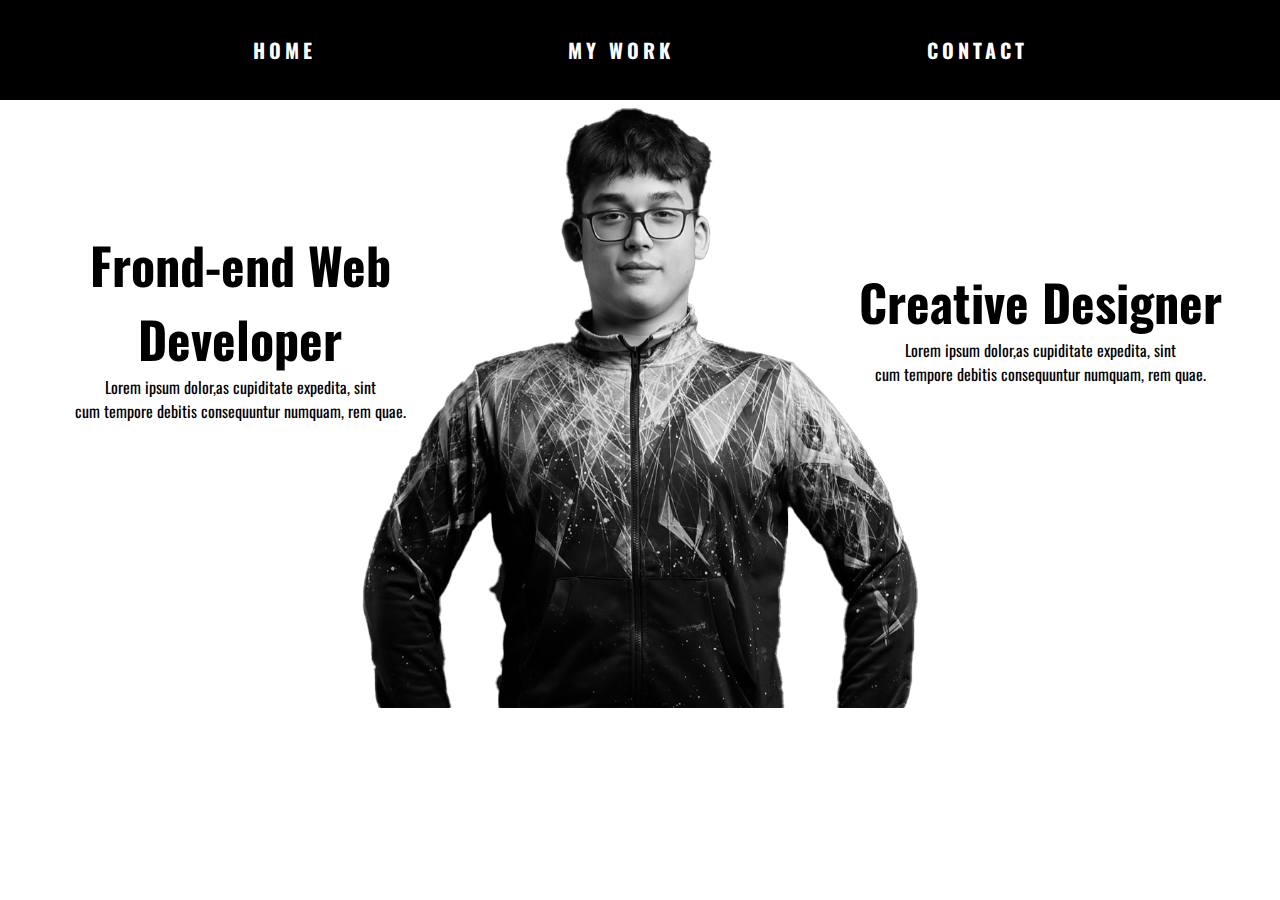
==== index.html @ faff1388 "new code" ====
<!DOCTYPE html>
<html lang="en">
<head>
    <meta charset="UTF-8">
    <meta http-equiv="X-UA-Compatible" content="IE=edge">
    <link rel="preconnect" href="https://fonts.googleapis.com">
    <link rel="preconnect" href="https://fonts.gstatic.com" crossorigin>
    <link href="https://fonts.googleapis.com/css2?family=Oswald:wght@600&display=swap" rel="stylesheet">
    <link rel="stylesheet" href="styles/styles.css">
    <meta name="viewport" content="width=device-width, initial-scale=1.0">
    <title>Document</title>
</head>
<body>
    <header>
        <div class="header-main">
            <a href="/index.html"><h1>HOME</h1></a>
            <a href="/mywork.html"><h1>MY WORK</h1></a>
            <a href="/contact.html"><h1>CONTACT</h1></a>
        </div>
    </header>
</body>
<main>
    <div class="main-container">
        <div class="left-container">
            <div class="text-container">
                <h1>Frond-end Web Developer</h1>
                <p>Lorem ipsum dolor,as cupiditate expedita, sint <br>cum tempore debitis consequuntur numquam, rem quae.</p>
            </div>
        </div>
        <div class="middle-container">
            <img src="/Images/LeonSmall-photoshop.png" alt="">
        </div>
        <div class="right-container">
            <div class="text-container">
                <h1>Creative Designer</h1>
                <p>Lorem ipsum dolor,as cupiditate expedita, sint <br> cum tempore debitis consequuntur numquam, rem quae.</p>
            </div>
        </div>
    </div>
</main>
<footer>
    <div class="footer-main"></div>
</footer>
<script src="/Javascript/script.js"></script>
</html>
---- styles/styles.css ----
* {
  margin: 0;
  padding: 0;
  box-sizing: border-box;
}

/* main content header */
.header-main {
  font-weight: bold;
  font-family: "Oswald", sans-serif;
  width: 100%;
  padding-top: 40px;
  padding-bottom: 40px;
  background-color: black;
  display: flex;
  letter-spacing: 4px;
  font-size: 10px;
  font-weight: bold;
  align-items: center;
  justify-content: space-evenly;
  color: #fff;
  height: 100px;
}
.header-main a {
  text-decoration: none;
}

.header-main h1 {
  padding-top: 5px;
  padding-bottom: 5px;
  color: #fff;
}

.main-container {
  display: flex;
}
.main-container h1 {
  font-size: 50px;
}

.text-container {
  flex-direction: column;
  align-items: center;
  justify-content: center;
  display: flex;
  height: 50vh;
}

.left-container {
  background-color: #fff;
  width: 45%;
  height: 600px;
  font-family: "Oswald", sans-serif;
  text-align: center;
}

.middle-container {
  font-family: "Oswald", sans-serif;
  width: 30%;
  height: 600px;
  justify-content: center;
  align-items: center;
  display: flex;
}
.middle-container img {
  width: 600px;
  height: 600px;
  position: absolute;
  filter: grayscale(100);
  margin-top: 15px;
}

.right-container {
  background-color: #fff;
  width: 45%;
  height: 600px;
  font-family: "Oswald", sans-serif;
  text-align: center;
}

/* header-responsive */
@media (max-width: 715px) {
  .header-main {
    flex-direction: column;
    height: auto;
    padding-top: 25px;
    padding-bottom: 25px;
  }
} /*# sourceMappingURL=styles.css.map *//*# sourceMappingURL=styles.css.map */
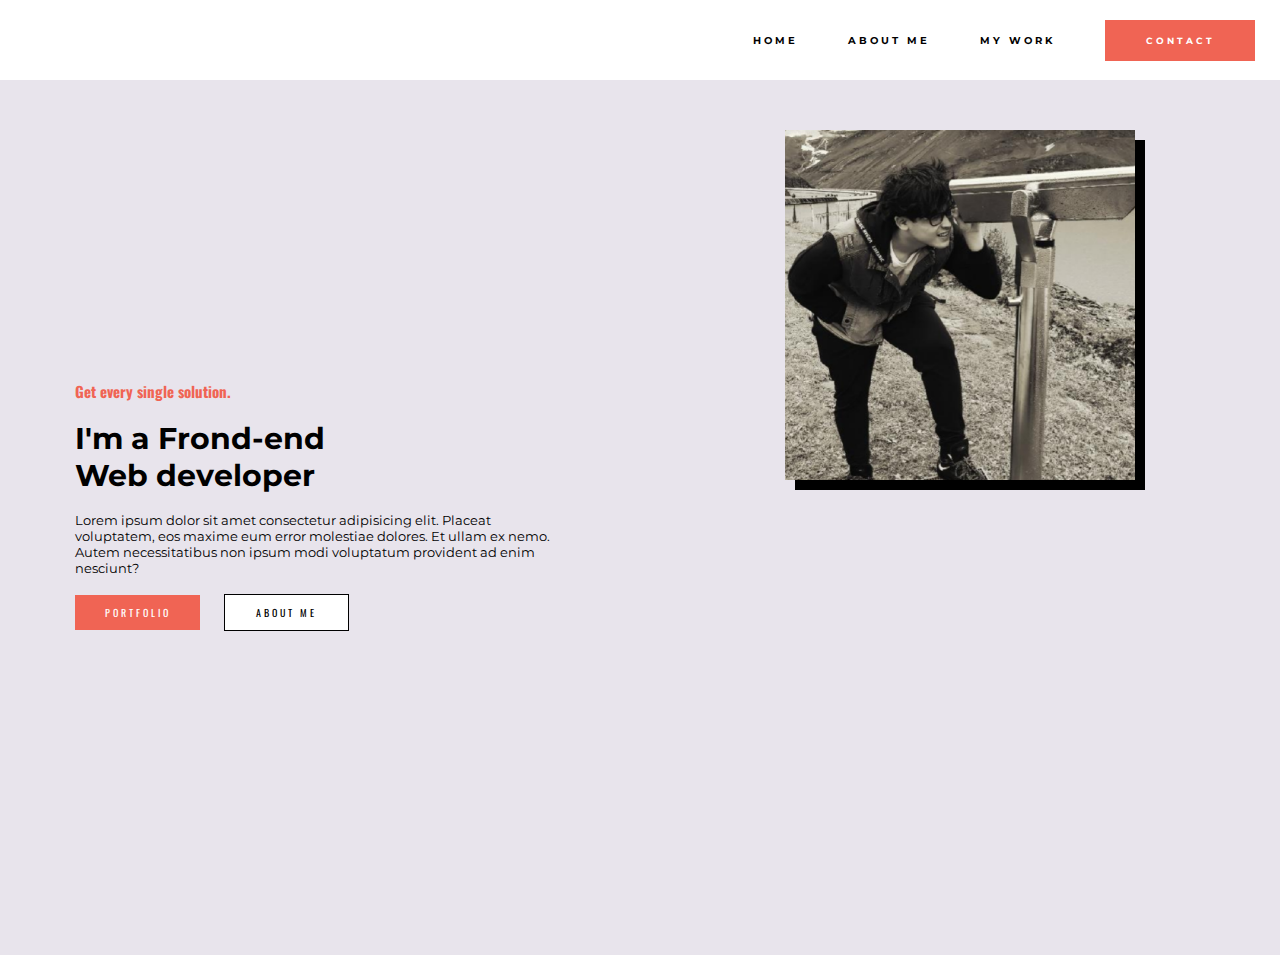
==== commit 02fed06e: "online" ====
--- a/index.html
+++ b/index.html
@@ -7,39 +7,45 @@
     <link rel="preconnect" href="https://fonts.gstatic.com" crossorigin>
     <link href="https://fonts.googleapis.com/css2?family=Oswald:wght@600&display=swap" rel="stylesheet">
     <link rel="stylesheet" href="styles/styles.css">
+    <link rel="preconnect" href="https://fonts.googleapis.com">
+    <link rel="preconnect" href="https://fonts.gstatic.com" crossorigin>
+    <link href="https://fonts.googleapis.com/css2?family=Montserrat:wght@300&family=Oswald:wght@600&display=swap" rel="stylesheet">
     <meta name="viewport" content="width=device-width, initial-scale=1.0">
     <title>Document</title>
 </head>
 <body>
     <header>
         <div class="header-main">
-            <a href="/index.html"><h1>HOME</h1></a>
-            <a href="/mywork.html"><h1>MY WORK</h1></a>
-            <a href="/contact.html"><h1>CONTACT</h1></a>
+            <!-- <div class="logo">
+                
+            </div> -->
+            <div class="pages">
+            <a class="hover-underline-animation" href="/index.html"><h1>HOME</h1></a>
+            <a class="hover-underline-animation" href="/mywork.html"><h1>ABOUT ME</h1></a>
+            <a class="hover-underline-animation" href="/mywork.html"><h1>MY WORK</h1></a>
+            <button><a href="/contact.html">CONTACT</a></button>
+            </div>          
         </div>
+        <!-- <div class="header-main-space"></div> -->
     </header>
 </body>
 <main>
     <div class="main-container">
         <div class="left-container">
-            <div class="text-container">
-                <h1>Frond-end Web Developer</h1>
-                <p>Lorem ipsum dolor,as cupiditate expedita, sint <br>cum tempore debitis consequuntur numquam, rem quae.</p>
+            <div class="text-box">
+                <h3>Get every single solution.</h3><br>
+                <h1>I'm a Frond-end<br> Web developer</h1><br>
+                <p>Lorem ipsum dolor sit amet consectetur adipisicing elit. Placeat voluptatem, eos maxime eum error molestiae dolores. Et ullam ex nemo. Autem necessitatibus non ipsum modi voluptatum provident ad enim nesciunt?</p><br>
+                <div class="button-container">
+                <button class="button-1">PORTFOLIO</button>
+                <button class="button-2">ABOUT ME</button>
+                </div> 
             </div>
         </div>
-        <div class="middle-container">
-            <img src="/Images/LeonSmall-photoshop.png" alt="">
-        </div>
         <div class="right-container">
-            <div class="text-container">
-                <h1>Creative Designer</h1>
-                <p>Lorem ipsum dolor,as cupiditate expedita, sint <br> cum tempore debitis consequuntur numquam, rem quae.</p>
-            </div>
+            <img src="/Images/96114373.png" alt="">
         </div>
     </div>
 </main>
-<footer>
-    <div class="footer-main"></div>
-</footer>
 <script src="/Javascript/script.js"></script>
 </html>--- a/styles/styles.css
+++ b/styles/styles.css
@@ -4,86 +4,214 @@
   box-sizing: border-box;
 }
 
-/* main content header */
+button {
+  letter-spacing: 3px;
+  cursor: pointer;
+  color: white;
+  background: linear-gradient(to left, transparent 50%, teal 50%);
+  background-size: 200%;
+  background-position: right;
+}
+button:hover {
+  background-position: left;
+}
+
+.hover-underline-animation {
+  display: inline-block;
+  position: relative;
+  color: #f06454;
+}
+
+.hover-underline-animation:after {
+  content: "";
+  position: absolute;
+  width: 100%;
+  transform: scaleX(0);
+  height: 2px;
+  bottom: 0;
+  left: 0;
+  background-color: #f06454;
+  transform-origin: bottom right;
+  transition: transform 0.25s ease-out;
+}
+
+.hover-underline-animation:hover:after {
+  transform: scaleX(1);
+  transform-origin: bottom left;
+}
+
+.header-main-space {
+  width: 100%;
+  height: 100px;
+}
+
 .header-main {
-  font-weight: bold;
-  font-family: "Oswald", sans-serif;
+  font-family: "Montserrat", sans-serif;
   width: 100%;
   padding-top: 40px;
   padding-bottom: 40px;
-  background-color: black;
-  display: flex;
-  letter-spacing: 4px;
-  font-size: 10px;
-  font-weight: bold;
+  background-color: #fff;
+  display: flex;
+  letter-spacing: 3px;
+  font-size: 5px;
   align-items: center;
-  justify-content: space-evenly;
-  color: #fff;
-  height: 100px;
+  color: #000;
+  height: 60px;
+  position: fixed;
 }
 .header-main a {
   text-decoration: none;
+  margin-left: 25px;
+  margin-right: 25px;
+}
+.header-main button {
+  transition: ease-out 0.25s;
+  width: 150px;
+  padding-top: 15px;
+  padding-bottom: 15px;
+  background-color: #f06454;
+  color: #fff;
+  border: 0;
+  font-family: "Montserrat", sans-serif;
+  margin-left: 25px;
+  margin-right: 25px;
+  font-weight: bold;
+  font-size: 9px;
+}
+.header-main button a {
+  text-decoration: none;
+  color: #fff;
+}
+.header-main .logo {
+  width: 40%;
+  height: 100px;
+}
+.header-main .logo img {
+  width: 250px;
+  height: 100px;
+  margin-left: 40px;
+}
+.header-main .pages {
+  width: 100%;
+  justify-content: end;
+  align-items: center;
+  display: flex;
 }
 
 .header-main h1 {
   padding-top: 5px;
   padding-bottom: 5px;
-  color: #fff;
+  color: #000;
 }
 
 .main-container {
-  display: flex;
-}
-.main-container h1 {
-  font-size: 50px;
-}
-
-.text-container {
-  flex-direction: column;
-  align-items: center;
-  justify-content: center;
-  display: flex;
-  height: 50vh;
+  height: auto;
+  background-color: #e8e4ec;
+  display: flex;
 }
 
 .left-container {
-  background-color: #fff;
-  width: 45%;
-  height: 600px;
-  font-family: "Oswald", sans-serif;
-  text-align: center;
-}
-
-.middle-container {
-  font-family: "Oswald", sans-serif;
-  width: 30%;
-  height: 600px;
+  width: 50%;
+  height: 100vh;
   justify-content: center;
   align-items: center;
   display: flex;
-}
-.middle-container img {
-  width: 600px;
-  height: 600px;
-  position: absolute;
-  filter: grayscale(100);
-  margin-top: 15px;
+  margin-top: 55px;
 }
 
 .right-container {
+  width: 50%;
+  height: 100vh;
+  margin-top: 55px;
+  justify-content: center;
+  display: flex;
+}
+.right-container img {
+  margin-top: 75px;
+  width: 350px;
+  height: 350px;
+  box-shadow: 10px 10px;
+}
+
+.text-box {
+  width: 100%;
+  height: auto;
+  padding-left: 75px;
+  padding-right: 75px;
+}
+.text-box h3 {
+  color: #f06454;
+  font-family: "Oswald", sans-serif;
+  font-size: 15px;
+}
+.text-box h1 {
+  font-size: 30px;
+  font-family: "Montserrat", sans-serif;
+}
+.text-box p {
+  font-family: "Montserrat", sans-serif;
+  font-size: 13px;
+}
+.text-box .button-1 {
+  width: 125px;
+  padding-top: 10px;
+  padding-bottom: 10px;
+  background-color: #f06454;
+  color: #fff;
+  border: 0;
+  font-family: "Oswald", sans-serif;
+  transition: ease-out 0.25s;
+  font-size: 10px;
+}
+.text-box .button-2 {
+  width: 125px;
+  padding-top: 10px;
+  padding-bottom: 10px;
   background-color: #fff;
-  width: 45%;
-  height: 600px;
+  color: #000;
   font-family: "Oswald", sans-serif;
-  text-align: center;
+  transition: ease-out 0.25s;
+  border: 1px solid black;
+  font-size: 10px;
 }
 
 /* header-responsive */
-@media (max-width: 715px) {
+@media (max-width: 750px) {
   .header-main {
+    height: auto;
+    display: flex;
+    flex-wrap: wrap;
+  }
+  .pages {
+    display: flex;
     flex-direction: column;
-    height: auto;
-    padding-top: 25px;
-    padding-bottom: 25px;
-  }
-} /*# sourceMappingURL=styles.css.map *//*# sourceMappingURL=styles.css.map */+  }
+  button {
+    margin-top: 7px;
+  }
+}
+@media (max-width: 960px) {
+  .text-box h1 {
+    font-size: 25px;
+  }
+  .text-box h3 {
+    font-size: 17px;
+  }
+  .text-box p {
+    font-size: 15px;
+  }
+  .text-box .button-container {
+    align-items: center;
+    display: flex;
+    flex-wrap: wrap;
+  }
+  .text-box button {
+    margin-top: 15px;
+  }
+}
+@media (min-width: 960px) {
+  .button-container .button-2 {
+    margin-left: 20px;
+  }
+}
+/*# sourceMappingURL=styles.css.map *//*# sourceMappingURL=styles.css.map */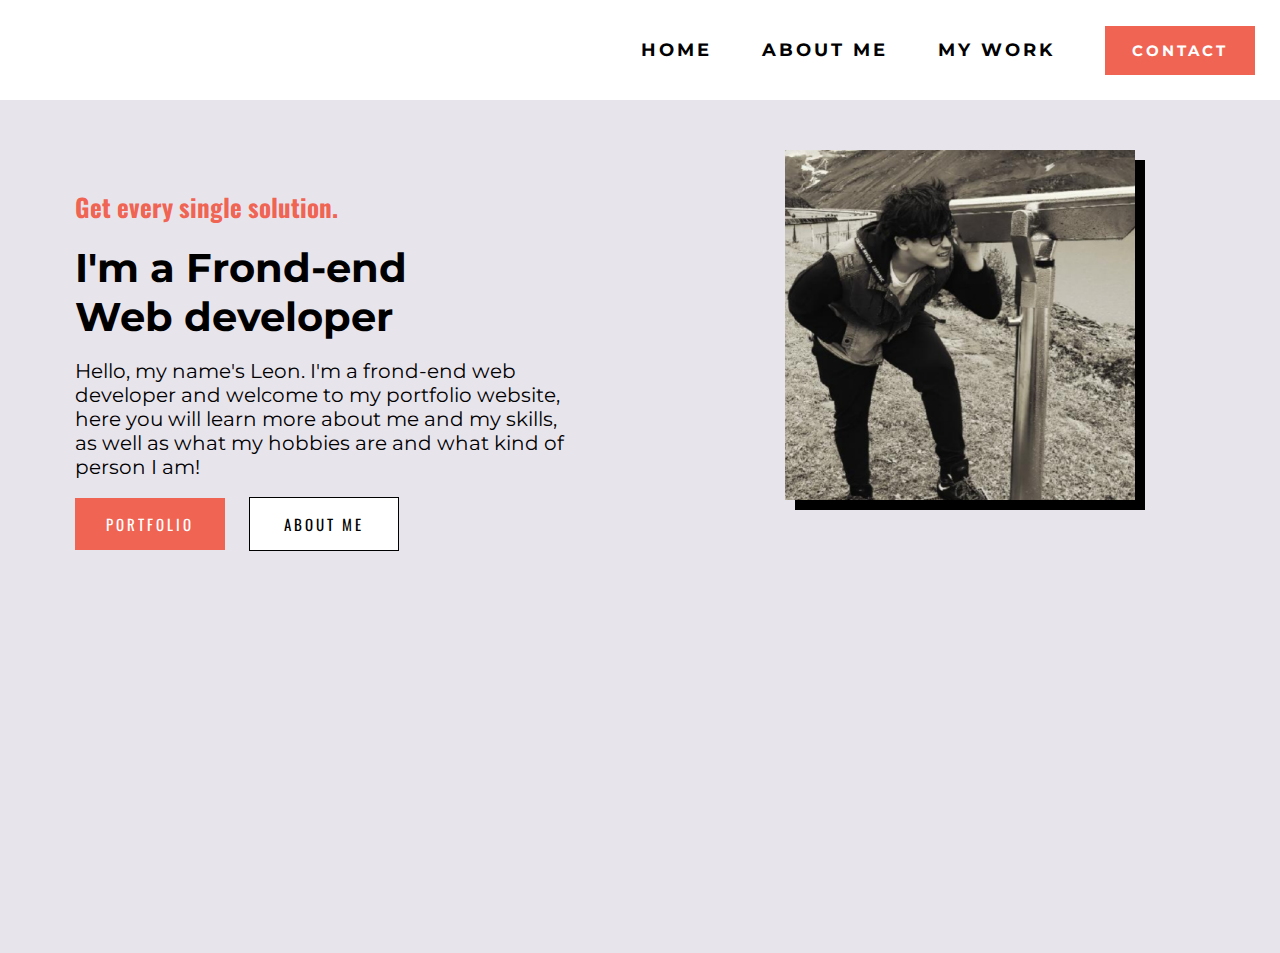
==== commit a9336656: "home page responsive" ====
--- a/index.html
+++ b/index.html
@@ -35,7 +35,7 @@
             <div class="text-box">
                 <h3>Get every single solution.</h3><br>
                 <h1>I'm a Frond-end<br> Web developer</h1><br>
-                <p>Lorem ipsum dolor sit amet consectetur adipisicing elit. Placeat voluptatem, eos maxime eum error molestiae dolores. Et ullam ex nemo. Autem necessitatibus non ipsum modi voluptatum provident ad enim nesciunt?</p><br>
+                <p>Hello, my name's Leon. I'm a frond-end web developer and welcome to my portfolio website, here you will learn more about me and my skills, as well as what my hobbies are and what kind of person I am!</p><br>
                 <div class="button-container">
                 <button class="button-1">PORTFOLIO</button>
                 <button class="button-2">ABOUT ME</button>
--- a/styles/styles.css
+++ b/styles/styles.css
@@ -2,6 +2,10 @@
   margin: 0;
   padding: 0;
   box-sizing: border-box;
+}
+
+body {
+  background-color: #e8e4ec;
 }
 
 button {
@@ -53,11 +57,10 @@
   background-color: #fff;
   display: flex;
   letter-spacing: 3px;
-  font-size: 5px;
+  font-size: 9px;
   align-items: center;
   color: #000;
-  height: 60px;
-  position: fixed;
+  height: 100px;
 }
 .header-main a {
   text-decoration: none;
@@ -76,20 +79,11 @@
   margin-left: 25px;
   margin-right: 25px;
   font-weight: bold;
-  font-size: 9px;
+  font-size: 15px;
 }
 .header-main button a {
   text-decoration: none;
   color: #fff;
-}
-.header-main .logo {
-  width: 40%;
-  height: 100px;
-}
-.header-main .logo img {
-  width: 250px;
-  height: 100px;
-  margin-left: 40px;
 }
 .header-main .pages {
   width: 100%;
@@ -112,67 +106,67 @@
 
 .left-container {
   width: 50%;
-  height: 100vh;
+  height: 85vh;
   justify-content: center;
   align-items: center;
   display: flex;
-  margin-top: 55px;
 }
 
 .right-container {
   width: 50%;
-  height: 100vh;
-  margin-top: 55px;
+  height: 85vh;
   justify-content: center;
   display: flex;
 }
 .right-container img {
-  margin-top: 75px;
-  width: 350px;
-  height: 350px;
+  width: 500px;
+  height: 500px;
   box-shadow: 10px 10px;
+  margin-top: 50px;
 }
 
 .text-box {
   width: 100%;
-  height: auto;
+  height: 100%;
   padding-left: 75px;
   padding-right: 75px;
+  margin-top: 175px;
 }
 .text-box h3 {
   color: #f06454;
   font-family: "Oswald", sans-serif;
-  font-size: 15px;
+  font-size: 25px;
 }
 .text-box h1 {
-  font-size: 30px;
+  font-size: 60px;
   font-family: "Montserrat", sans-serif;
 }
 .text-box p {
   font-family: "Montserrat", sans-serif;
-  font-size: 13px;
+  font-size: 20px;
 }
 .text-box .button-1 {
-  width: 125px;
-  padding-top: 10px;
-  padding-bottom: 10px;
+  width: 150px;
+  padding-top: 15px;
+  padding-bottom: 15px;
   background-color: #f06454;
   color: #fff;
   border: 0;
   font-family: "Oswald", sans-serif;
   transition: ease-out 0.25s;
-  font-size: 10px;
+  font-size: 15px;
 }
 .text-box .button-2 {
-  width: 125px;
-  padding-top: 10px;
-  padding-bottom: 10px;
+  width: 150px;
+  padding-top: 15px;
+  padding-bottom: 15px;
   background-color: #fff;
   color: #000;
   font-family: "Oswald", sans-serif;
+  margin-left: 20px;
   transition: ease-out 0.25s;
   border: 1px solid black;
-  font-size: 10px;
+  font-size: 15px;
 }
 
 /* header-responsive */
@@ -190,7 +184,26 @@
     margin-top: 7px;
   }
 }
+@media (max-width: 1280px) {
+  .text-box h1 {
+    font-size: 40px;
+  }
+  .text-box p {
+    font-size: 20px;
+  }
+  .right-container img {
+    width: 350px;
+    height: 350px;
+  }
+}
 @media (max-width: 960px) {
+  .main-container {
+    flex-direction: column-reverse;
+  }
+  .right-container, .left-container {
+    width: 100%;
+    height: 60vh;
+  }
   .text-box h1 {
     font-size: 25px;
   }
@@ -209,9 +222,13 @@
     margin-top: 15px;
   }
 }
-@media (min-width: 960px) {
+@media (max-width: 470px) {
+  .right-container img {
+    width: 275px;
+    height: 275px;
+  }
   .button-container .button-2 {
-    margin-left: 20px;
+    margin-left: 0;
   }
 }
 /*# sourceMappingURL=styles.css.map *//*# sourceMappingURL=styles.css.map */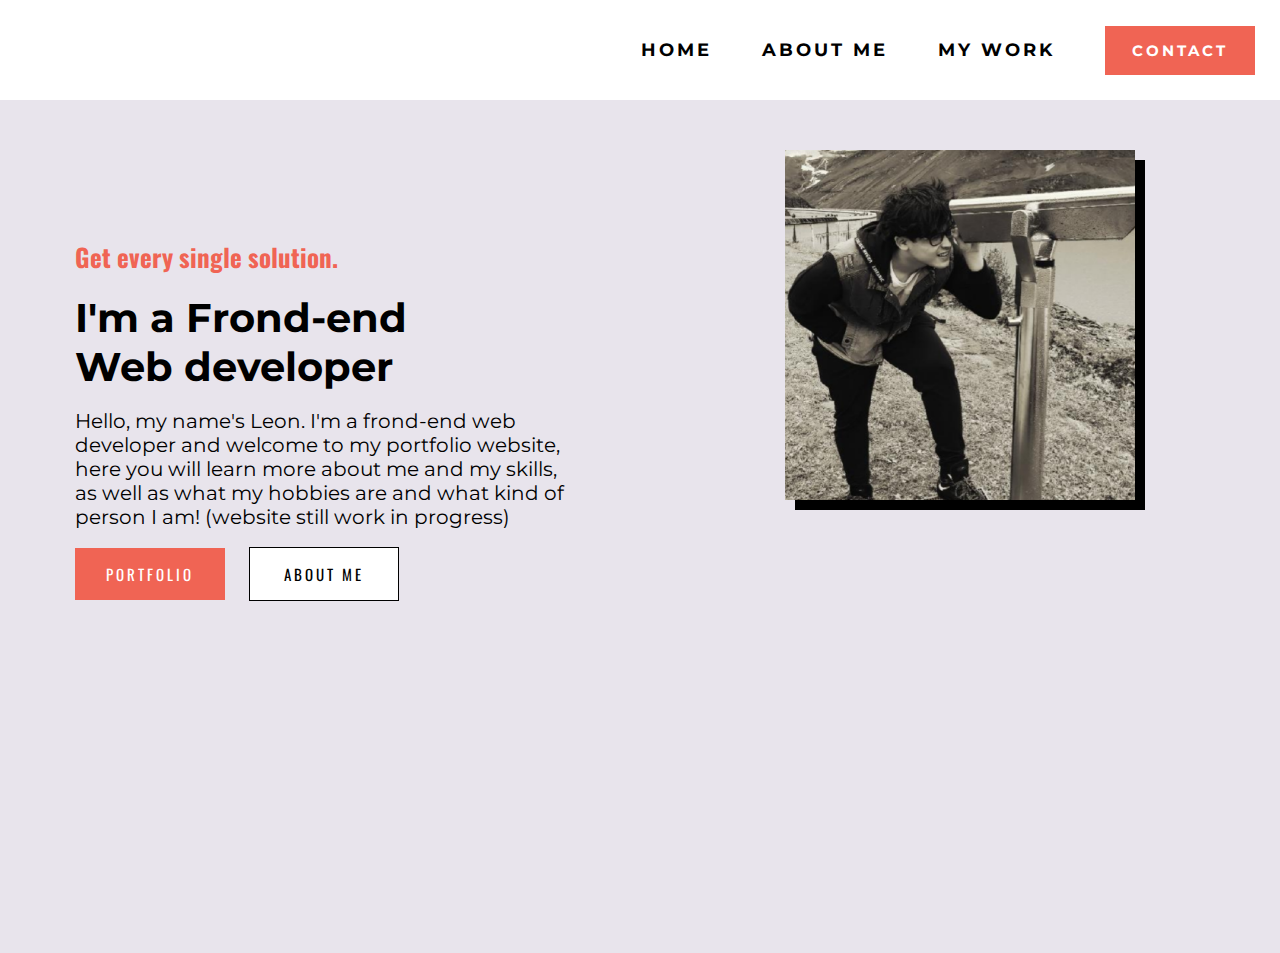
==== commit ca723321: "end" ====
--- a/index.html
+++ b/index.html
@@ -35,7 +35,7 @@
             <div class="text-box">
                 <h3>Get every single solution.</h3><br>
                 <h1>I'm a Frond-end<br> Web developer</h1><br>
-                <p>Hello, my name's Leon. I'm a frond-end web developer and welcome to my portfolio website, here you will learn more about me and my skills, as well as what my hobbies are and what kind of person I am!</p><br>
+                <p>Hello, my name's Leon. I'm a frond-end web developer and welcome to my portfolio website, here you will learn more about me and my skills, as well as what my hobbies are and what kind of person I am! (website still work in progress)</p><br>
                 <div class="button-container">
                 <button class="button-1">PORTFOLIO</button>
                 <button class="button-2">ABOUT ME</button>
--- a/styles/styles.css
+++ b/styles/styles.css
@@ -131,6 +131,8 @@
   padding-left: 75px;
   padding-right: 75px;
   margin-top: 175px;
+  padding-top: 50px;
+  padding-bottom: 50px;
 }
 .text-box h3 {
   color: #f06454;
@@ -184,6 +186,38 @@
     margin-top: 7px;
   }
 }
+@media (min-width: 2000px) {
+  .header-main {
+    height: 150px;
+    font-size: 15px;
+  }
+  .header-main button {
+    font-size: 30px;
+    width: 250px;
+  }
+  .right-container img {
+    width: 800px;
+    height: 800px;
+  }
+  .text-box {
+    margin-left: 150px;
+  }
+  .text-box h1 {
+    font-size: 100px;
+  }
+  .text-box p {
+    font-size: 40px;
+  }
+  .text-box h3 {
+    font-size: 45px;
+  }
+  .text-box button {
+    font-size: 40px !important;
+    width: 350px !important;
+    padding-top: 25px !important;
+    padding-bottom: 25px !important;
+  }
+}
 @media (max-width: 1280px) {
   .text-box h1 {
     font-size: 40px;
@@ -202,7 +236,10 @@
   }
   .right-container, .left-container {
     width: 100%;
-    height: 60vh;
+    height: auto;
+  }
+  .text-box {
+    margin-top: 50px;
   }
   .text-box h1 {
     font-size: 25px;
@@ -230,5 +267,18 @@
   .button-container .button-2 {
     margin-left: 0;
   }
+  .right-container {
+    height: 100%;
+  }
+  .text-box {
+    padding-left: 30px;
+    padding-right: 30px;
+  }
+}
+@media (max-width: 370px) {
+  .right-container img {
+    width: 175px;
+    height: 175px;
+  }
 }
 /*# sourceMappingURL=styles.css.map *//*# sourceMappingURL=styles.css.map */